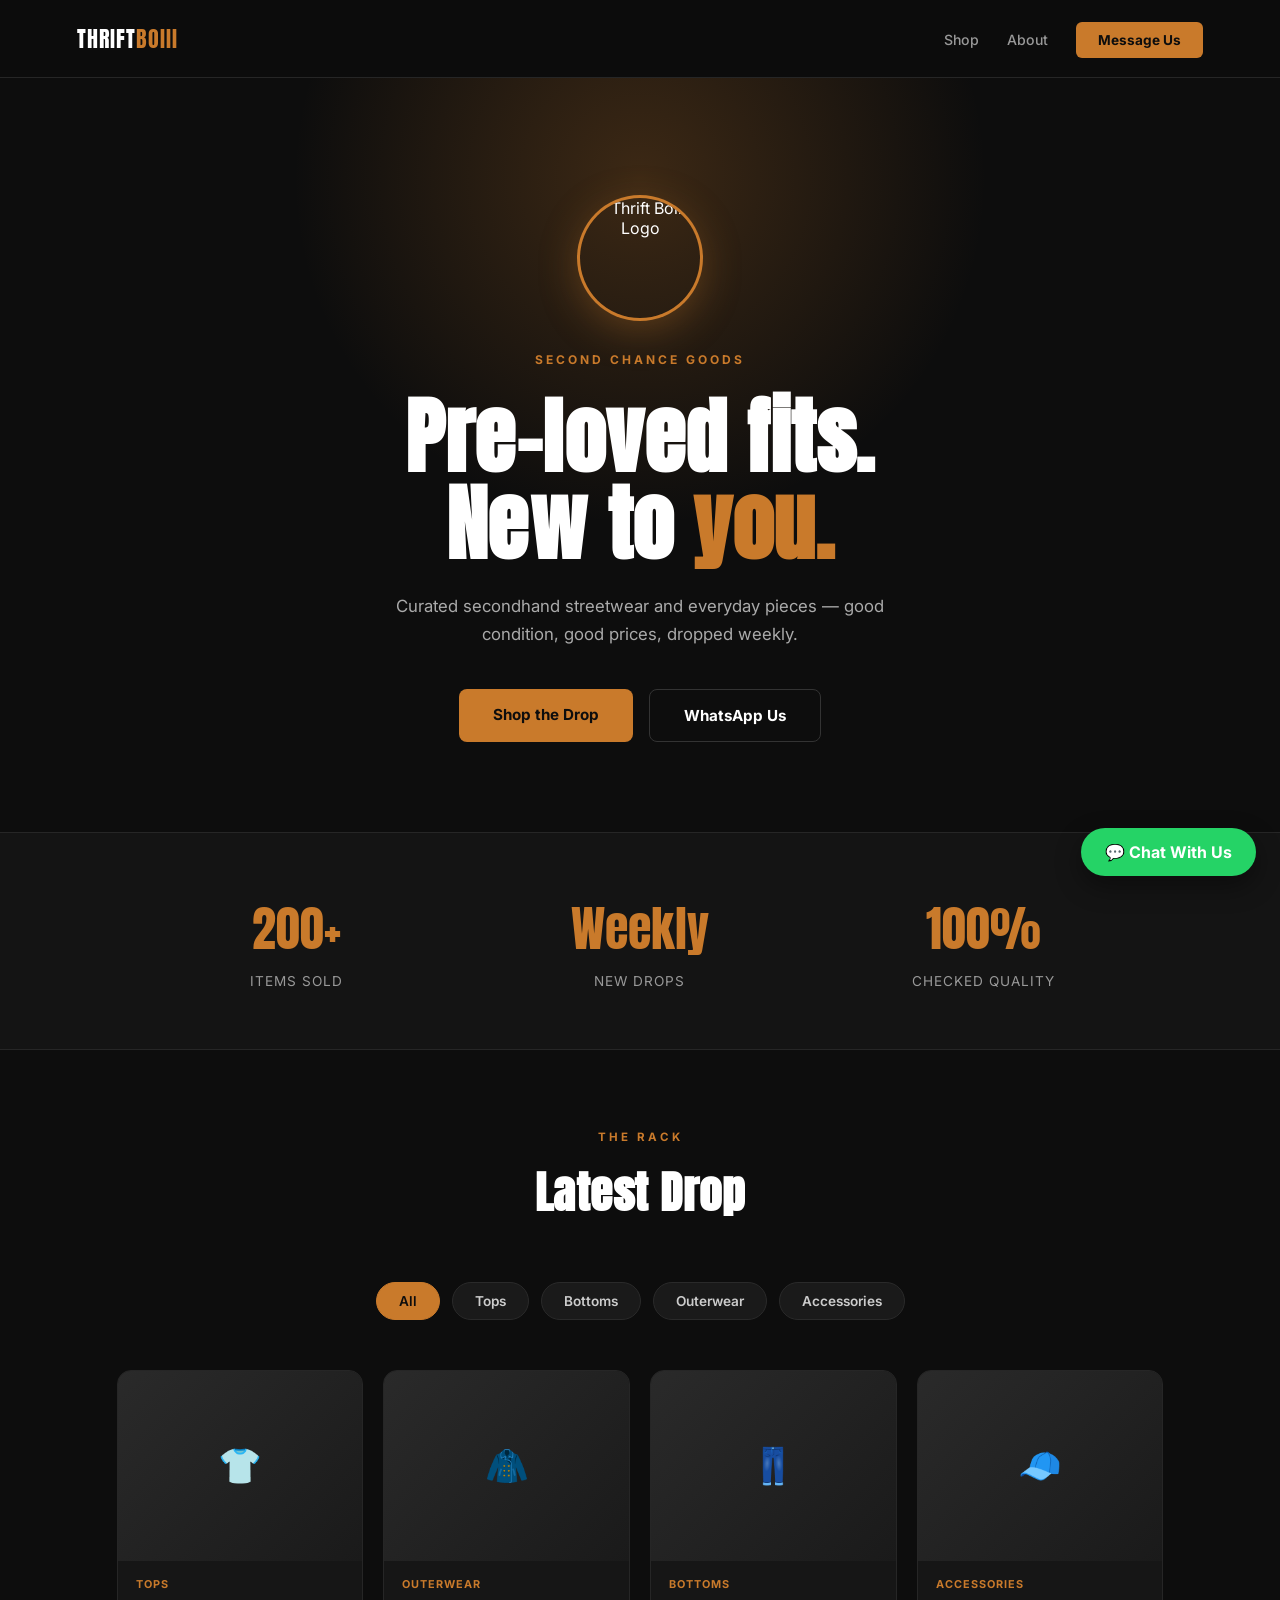
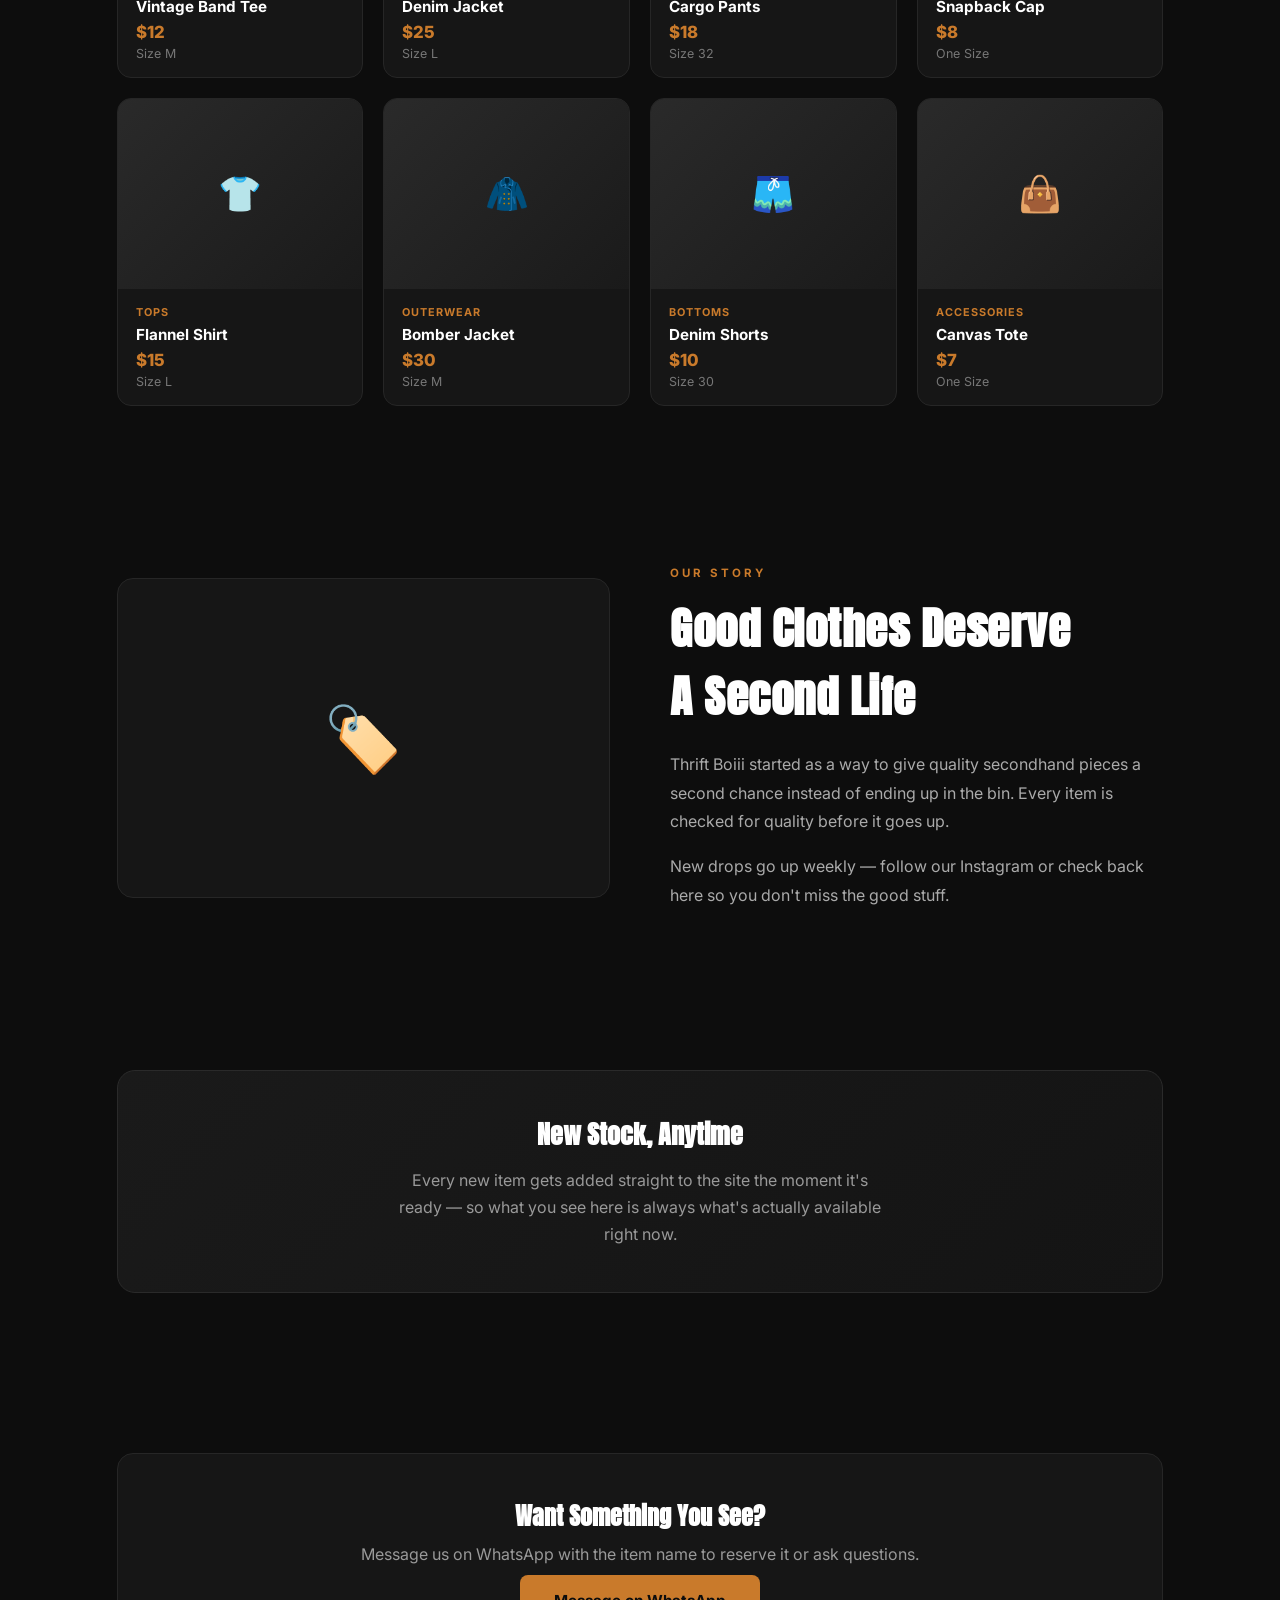
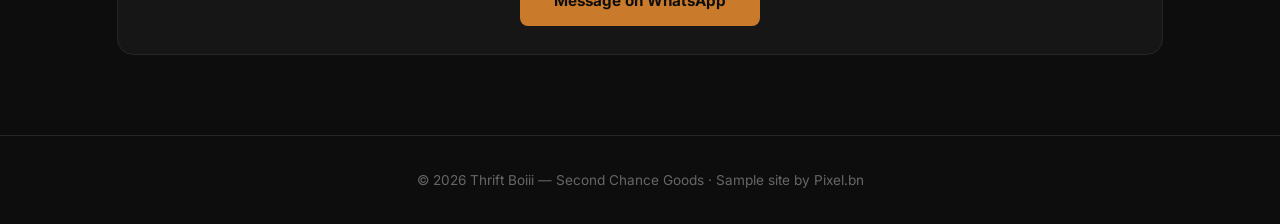
==== thriftboiii-demo.html @ eb58bc63 "Add files via upload" ====
<!DOCTYPE html>
<html lang="en">
<head>
<meta charset="UTF-8">
<meta name="viewport" content="width=device-width, initial-scale=1.0">
<title>Thrift Boiii</title>
<style>
  @import url('https://fonts.googleapis.com/css2?family=Anton&family=Inter:wght@400;500;600;700&display=swap');
  *{margin:0;padding:0;box-sizing:border-box;}
  body{font-family:'Inter',sans-serif;background:#0D0D0D;color:#fff;overflow-x:hidden;}

  /* ====================================================
     PRODUCT LIST — EDIT HERE TO ADD/REMOVE ITEMS
     Just copy one block and change the details.
     This is the ONLY part you need to touch to update stock.
  ==================================================== */

  nav{display:flex;justify-content:space-between;align-items:center;padding:22px 6%;position:sticky;top:0;background:rgba(13,13,13,.9);backdrop-filter:blur(10px);z-index:50;border-bottom:1px solid #262626;}
  .logo{font-family:'Anton',sans-serif;font-size:1.4rem;letter-spacing:1px;color:#fff;}
  .logo span{color:#C97A2B;}
  nav a{color:#999;text-decoration:none;margin-left:28px;font-size:.88rem;font-weight:500;}
  nav a:hover{color:#fff;}
  .nav-btn{background:#C97A2B;color:#0D0D0D;padding:10px 22px;border-radius:6px;font-weight:700;font-size:.85rem;text-decoration:none;}

  .hero{text-align:center;padding:120px 6% 90px;position:relative;overflow:hidden;}
  .hero::before{content:'';position:absolute;width:700px;height:700px;background:radial-gradient(circle, rgba(201,122,43,.25) 0%, transparent 70%);top:-250px;left:50%;transform:translateX(-50%);}
  .hero-logo{width:120px;height:120px;border-radius:50%;margin:0 auto 30px;position:relative;box-shadow:0 0 0 3px #C97A2B, 0 10px 40px rgba(201,122,43,.35);display:block;}
  .eyebrow{display:inline-block;font-size:.75rem;letter-spacing:3px;text-transform:uppercase;color:#C97A2B;font-weight:700;margin-bottom:26px;position:relative;}
  .hero h1{font-family:'Anton',sans-serif;font-size:clamp(2.6rem,7vw,5.2rem);line-height:1.05;letter-spacing:.5px;margin-bottom:24px;position:relative;}
  .hero h1 span{color:#C97A2B;}
  .hero p{color:#aaa;max-width:520px;margin:0 auto 40px;font-size:1.05rem;line-height:1.7;position:relative;}
  .hero-actions{display:flex;gap:16px;justify-content:center;position:relative;flex-wrap:wrap;}
  .btn-primary{background:#C97A2B;color:#0D0D0D;padding:16px 34px;border-radius:8px;font-weight:700;text-decoration:none;font-size:.95rem;transition:transform .25s ease;}
  .btn-primary:hover{transform:translateY(-3px);}
  .btn-outline{border:1.5px solid #333;color:#fff;padding:16px 34px;border-radius:8px;font-weight:700;text-decoration:none;font-size:.95rem;transition:all .25s ease;}
  .btn-outline:hover{border-color:#C97A2B;color:#C97A2B;}

  section{padding:80px 6%;max-width:1200px;margin:0 auto;}
  .section-head{text-align:center;margin-bottom:56px;}
  .section-eyebrow{font-size:.72rem;letter-spacing:3px;text-transform:uppercase;color:#C97A2B;font-weight:700;margin-bottom:14px;}
  .section-title{font-family:'Anton',sans-serif;font-size:clamp(1.9rem,4vw,2.8rem);letter-spacing:.5px;}

  /* CATEGORY PILLS */
  .cat-row{display:flex;justify-content:center;gap:12px;flex-wrap:wrap;margin-bottom:50px;}
  .cat-pill{background:#1A1A1A;border:1px solid #2A2A2A;padding:10px 22px;border-radius:100px;font-size:.85rem;font-weight:600;cursor:pointer;transition:.25s ease;color:#ccc;}
  .cat-pill:hover{border-color:#C97A2B;color:#fff;}
  .cat-pill.active{background:#C97A2B;color:#0D0D0D;border-color:#C97A2B;}

  /* PRODUCT GRID */
  .grid{display:grid;grid-template-columns:repeat(4,1fr);gap:20px;}
  .card{background:#161616;border:1px solid #262626;border-radius:14px;overflow:hidden;transition:transform .3s ease,border-color .3s ease;}
  .card:hover{transform:translateY(-6px);border-color:#C97A2B;}
  .card-img{height:190px;background:linear-gradient(135deg,#2A2A2A,#1A1A1A);display:flex;align-items:center;justify-content:center;font-size:2.2rem;}
  .card-body{padding:16px 18px;}
  .card-tag{font-size:.68rem;letter-spacing:1px;text-transform:uppercase;color:#C97A2B;font-weight:700;margin-bottom:6px;}
  .card-name{font-weight:700;font-size:.95rem;margin-bottom:6px;}
  .card-price{color:#C97A2B;font-weight:800;font-size:1.05rem;}
  .card-size{color:#777;font-size:.78rem;margin-top:4px;}

  /* STATS BAR */
  .stats-bar{background:#141414;border-top:1px solid #262626;border-bottom:1px solid #262626;padding:60px 6%;}
  .stats-grid{max-width:1000px;margin:0 auto;display:grid;grid-template-columns:repeat(3,1fr);gap:30px;text-align:center;}
  .stat-num{font-family:'Anton',sans-serif;font-size:3rem;color:#C97A2B;}
  .stat-label{color:#999;font-size:.85rem;letter-spacing:1px;text-transform:uppercase;margin-top:8px;}

  /* ABOUT */
  .about{display:grid;grid-template-columns:1fr 1fr;gap:60px;align-items:center;}
  .about-text p{color:#aaa;line-height:1.8;font-size:1rem;}
  .about-text p+p{margin-top:16px;}
  .about-visual{background:#161616;border:1px solid #262626;border-radius:16px;height:320px;display:flex;align-items:center;justify-content:center;font-size:4rem;}

  /* HOW TO UPDATE — dev note panel shown as feature, styled as a benefit */
  .update-panel{background:linear-gradient(135deg,#1A1A1A,#141414);border:1px solid #2A2A2A;border-radius:18px;padding:44px;text-align:center;}
  .update-panel h3{font-family:'Anton',sans-serif;font-size:1.6rem;margin-bottom:14px;}
  .update-panel p{color:#999;max-width:500px;margin:0 auto;line-height:1.7;}

  /* LOCATION / CONTACT */
  .contact-box{background:#161616;border:1px solid #262626;border-radius:16px;padding:44px;text-align:center;}
  .contact-box h3{font-family:'Anton',sans-serif;font-size:1.5rem;margin-bottom:10px;}
  .contact-box p{color:#999;margin-bottom:26px;}

  .whatsapp-btn{position:fixed;bottom:24px;right:24px;background:#25D366;color:#fff;padding:14px 24px;border-radius:100px;text-decoration:none;font-weight:700;display:flex;align-items:center;gap:8px;box-shadow:0 10px 26px rgba(0,0,0,.4);z-index:60;transition:transform .3s ease;}
  .whatsapp-btn:hover{transform:translateY(-3px);}

  footer{text-align:center;padding:36px;color:#666;font-size:.85rem;border-top:1px solid #262626;}

  .fade{opacity:0;transform:translateY(24px);transition:.6s ease;}
  .fade.show{opacity:1;transform:translateY(0);}

  @media(max-width:900px){
    .grid{grid-template-columns:repeat(2,1fr);}
    .about{grid-template-columns:1fr;gap:36px;}
    .stats-grid{grid-template-columns:1fr;gap:24px;}
    nav a:not(.nav-btn){display:none;}
  }

  @media(max-width:600px){
    nav{padding:16px 5%;}
    .logo{font-size:1.1rem;}
    .nav-btn{padding:8px 16px;font-size:.78rem;}

    .hero{padding:90px 6% 60px;}
    .hero-logo{width:90px;height:90px;margin-bottom:22px;}
    .hero h1{font-size:2.2rem;margin-bottom:18px;}
    .hero p{font-size:.95rem;margin-bottom:30px;}
    .hero-actions{flex-direction:column;width:100%;}
    .btn-primary,.btn-outline{width:100%;text-align:center;padding:15px 20px;}

    section{padding:56px 6%;}
    .section-title{font-size:1.6rem;}
    .section-head{margin-bottom:36px;}

    .cat-row{gap:8px;}
    .cat-pill{padding:8px 16px;font-size:.78rem;}

    .grid{grid-template-columns:1fr 1fr;gap:12px;}
    .card-img{height:130px;font-size:1.7rem;}
    .card-body{padding:12px 14px;}
    .card-name{font-size:.85rem;}
    .card-price{font-size:.95rem;}

    .stats-bar{padding:44px 6%;}
    .stat-num{font-size:2.2rem;}

    .about-visual{height:220px;font-size:3rem;}
    .update-panel{padding:32px 24px;}
    .update-panel h3{font-size:1.3rem;}
    .contact-box{padding:32px 24px;}
    .contact-box h3{font-size:1.25rem;}

    .whatsapp-btn{bottom:16px;right:16px;padding:12px 18px;font-size:.85rem;}
  }

  @media(max-width:380px){
    .grid{grid-template-columns:1fr;}
    .hero h1{font-size:1.9rem;}
  }
</style>
</head>
<body>

<nav>
  <div class="logo">THRIFT<span>BOIII</span></div>
  <div><a href="#shop">Shop</a><a href="#about">About</a><a href="https://wa.me/6737156809" target="_blank" class="nav-btn">Message Us</a></div>
</nav>

<section class="hero">
  <img src="thrift-boiii-logo.jpeg" alt="Thrift Boiii Logo" class="hero-logo">
  <div class="eyebrow">Second Chance Goods</div>
  <h1>Pre-loved fits.<br>New to <span>you.</span></h1>
  <p>Curated secondhand streetwear and everyday pieces — good condition, good prices, dropped weekly.</p>
  <div class="hero-actions">
    <a href="#shop" class="btn-primary">Shop the Drop</a>
    <a href="https://wa.me/6737156809" target="_blank" class="btn-outline">WhatsApp Us</a>
  </div>
</section>

<div class="stats-bar">
  <div class="stats-grid">
    <div><div class="stat-num">200+</div><div class="stat-label">Items Sold</div></div>
    <div><div class="stat-num">Weekly</div><div class="stat-label">New Drops</div></div>
    <div><div class="stat-num">100%</div><div class="stat-label">Checked Quality</div></div>
  </div>
</div>

<section id="shop">
  <div class="section-head">
    <div class="section-eyebrow">The Rack</div>
    <h2 class="section-title">Latest Drop</h2>
  </div>
  <div class="cat-row">
    <span class="cat-pill active" data-cat="all">All</span>
    <span class="cat-pill" data-cat="tops">Tops</span>
    <span class="cat-pill" data-cat="bottoms">Bottoms</span>
    <span class="cat-pill" data-cat="outerwear">Outerwear</span>
    <span class="cat-pill" data-cat="accessories">Accessories</span>
  </div>

  <!-- ============================================
       ADD NEW ITEMS BELOW — copy a whole .card block,
       change emoji/name/price/size/category, done.
  ============================================= -->
  <div class="grid" id="productGrid">
    <div class="card fade" data-cat="tops"><div class="card-img">👕</div><div class="card-body"><div class="card-tag">Tops</div><div class="card-name">Vintage Band Tee</div><div class="card-price">$12</div><div class="card-size">Size M</div></div></div>
    <div class="card fade" data-cat="outerwear"><div class="card-img">🧥</div><div class="card-body"><div class="card-tag">Outerwear</div><div class="card-name">Denim Jacket</div><div class="card-price">$25</div><div class="card-size">Size L</div></div></div>
    <div class="card fade" data-cat="bottoms"><div class="card-img">👖</div><div class="card-body"><div class="card-tag">Bottoms</div><div class="card-name">Cargo Pants</div><div class="card-price">$18</div><div class="card-size">Size 32</div></div></div>
    <div class="card fade" data-cat="accessories"><div class="card-img">🧢</div><div class="card-body"><div class="card-tag">Accessories</div><div class="card-name">Snapback Cap</div><div class="card-price">$8</div><div class="card-size">One Size</div></div></div>
    <div class="card fade" data-cat="tops"><div class="card-img">👕</div><div class="card-body"><div class="card-tag">Tops</div><div class="card-name">Flannel Shirt</div><div class="card-price">$15</div><div class="card-size">Size L</div></div></div>
    <div class="card fade" data-cat="outerwear"><div class="card-img">🧥</div><div class="card-body"><div class="card-tag">Outerwear</div><div class="card-name">Bomber Jacket</div><div class="card-price">$30</div><div class="card-size">Size M</div></div></div>
    <div class="card fade" data-cat="bottoms"><div class="card-img">🩳</div><div class="card-body"><div class="card-tag">Bottoms</div><div class="card-name">Denim Shorts</div><div class="card-price">$10</div><div class="card-size">Size 30</div></div></div>
    <div class="card fade" data-cat="accessories"><div class="card-img">👜</div><div class="card-body"><div class="card-tag">Accessories</div><div class="card-name">Canvas Tote</div><div class="card-price">$7</div><div class="card-size">One Size</div></div></div>
  </div>
</section>

<section id="about">
  <div class="about">
    <div class="about-visual fade">🏷️</div>
    <div class="about-text fade">
      <div class="section-eyebrow">Our Story</div>
      <h2 class="section-title" style="margin-bottom:20px;">Good Clothes Deserve<br>A Second Life</h2>
      <p>Thrift Boiii started as a way to give quality secondhand pieces a second chance instead of ending up in the bin. Every item is checked for quality before it goes up.</p>
      <p>New drops go up weekly — follow our Instagram or check back here so you don't miss the good stuff.</p>
    </div>
  </div>
</section>

<section>
  <div class="update-panel fade">
    <h3>New Stock, Anytime</h3>
    <p>Every new item gets added straight to the site the moment it's ready — so what you see here is always what's actually available right now.</p>
  </div>
</section>

<section>
  <div class="contact-box fade">
    <h3>Want Something You See?</h3>
    <p>Message us on WhatsApp with the item name to reserve it or ask questions.</p>
    <a href="https://wa.me/6737156809" target="_blank" class="btn-primary">Message on WhatsApp</a>
  </div>
</section>

<a href="https://wa.me/6737156809" target="_blank" class="whatsapp-btn">💬 Chat With Us</a>

<footer>© 2026 Thrift Boiii — Second Chance Goods · Sample site by Pixel.bn</footer>

<script>
  const fades = document.querySelectorAll('.fade');
  const obs = new IntersectionObserver(es=>es.forEach(e=>{if(e.isIntersecting){e.target.classList.add('show');obs.unobserve(e.target);}}),{threshold:.12});
  fades.forEach(f=>obs.observe(f));

  const pills = document.querySelectorAll('.cat-pill');
  const cards = document.querySelectorAll('#productGrid .card');
  pills.forEach(pill => {
    pill.addEventListener('click', () => {
      pills.forEach(p => p.classList.remove('active'));
      pill.classList.add('active');
      const cat = pill.dataset.cat;
      cards.forEach(card => {
        card.style.display = (cat === 'all' || card.dataset.cat === cat) ? '' : 'none';
      });
    });
  });
</script>
</body>
</html>
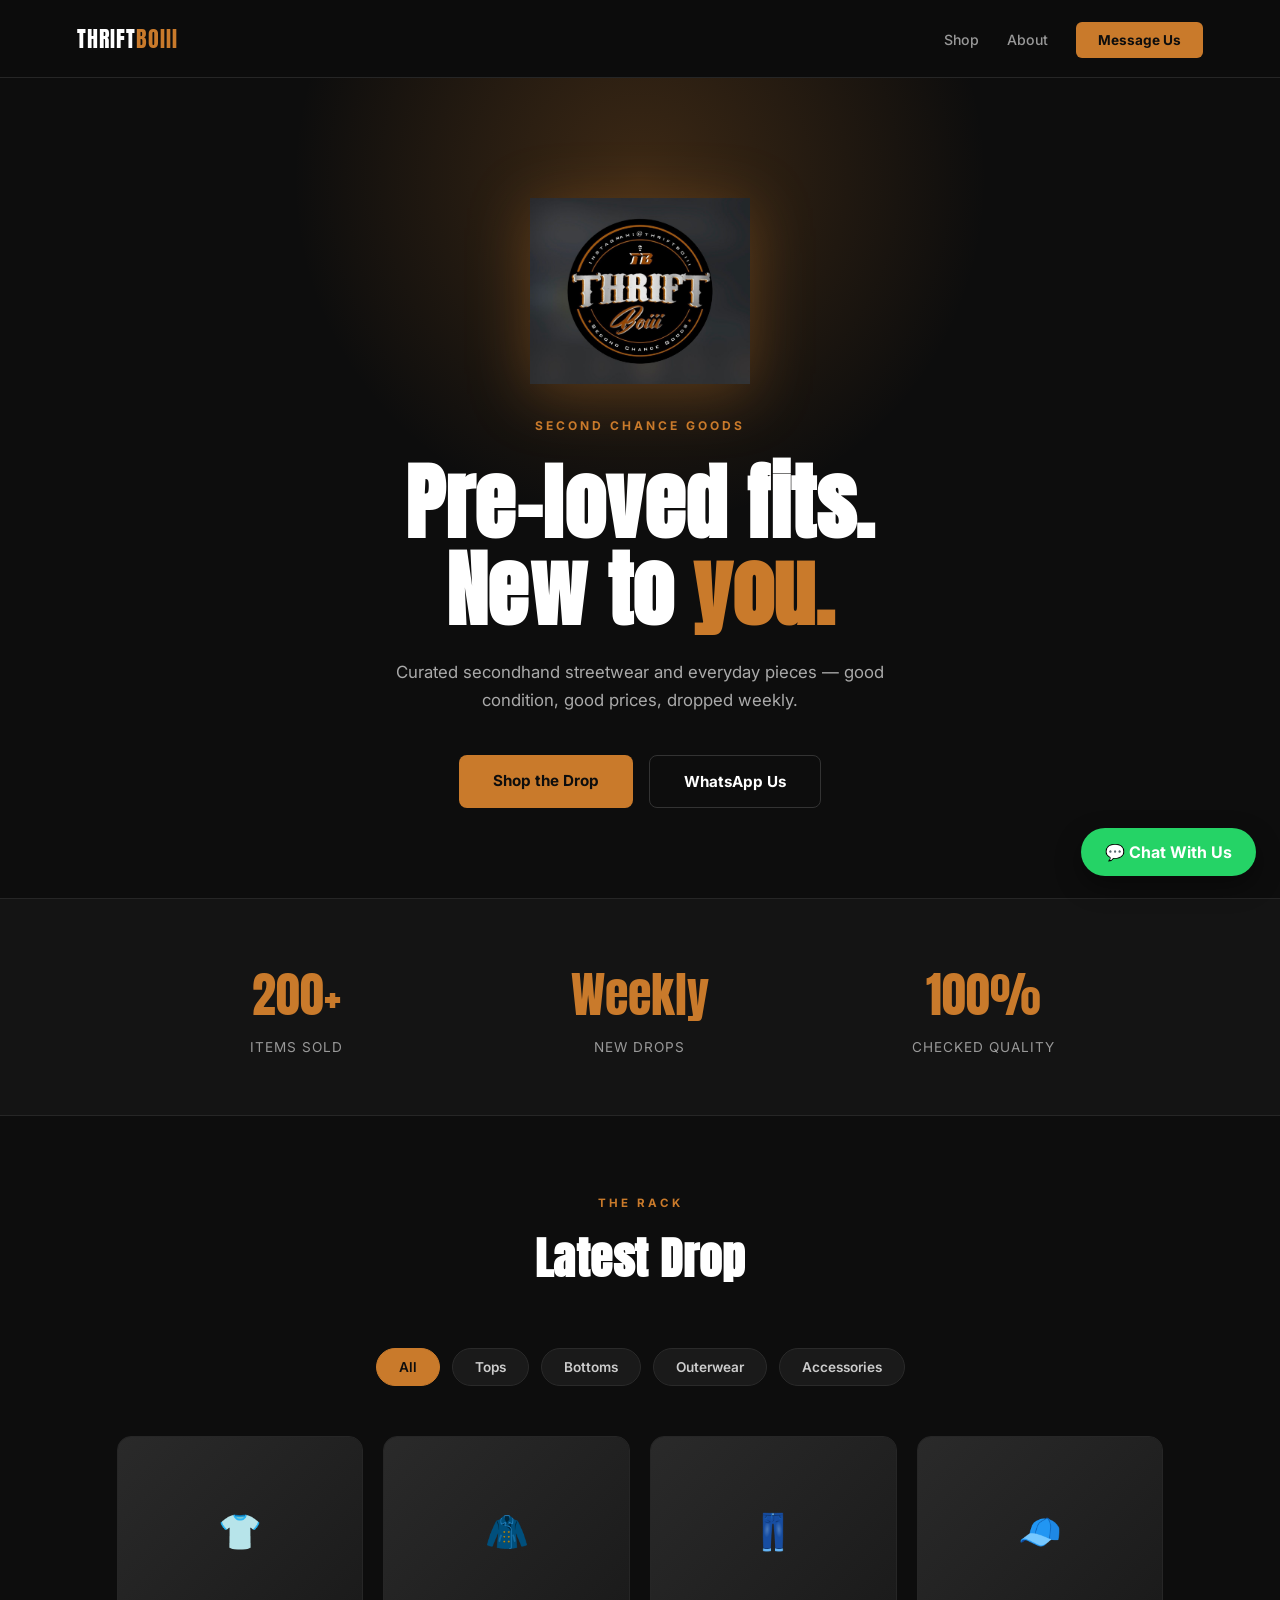
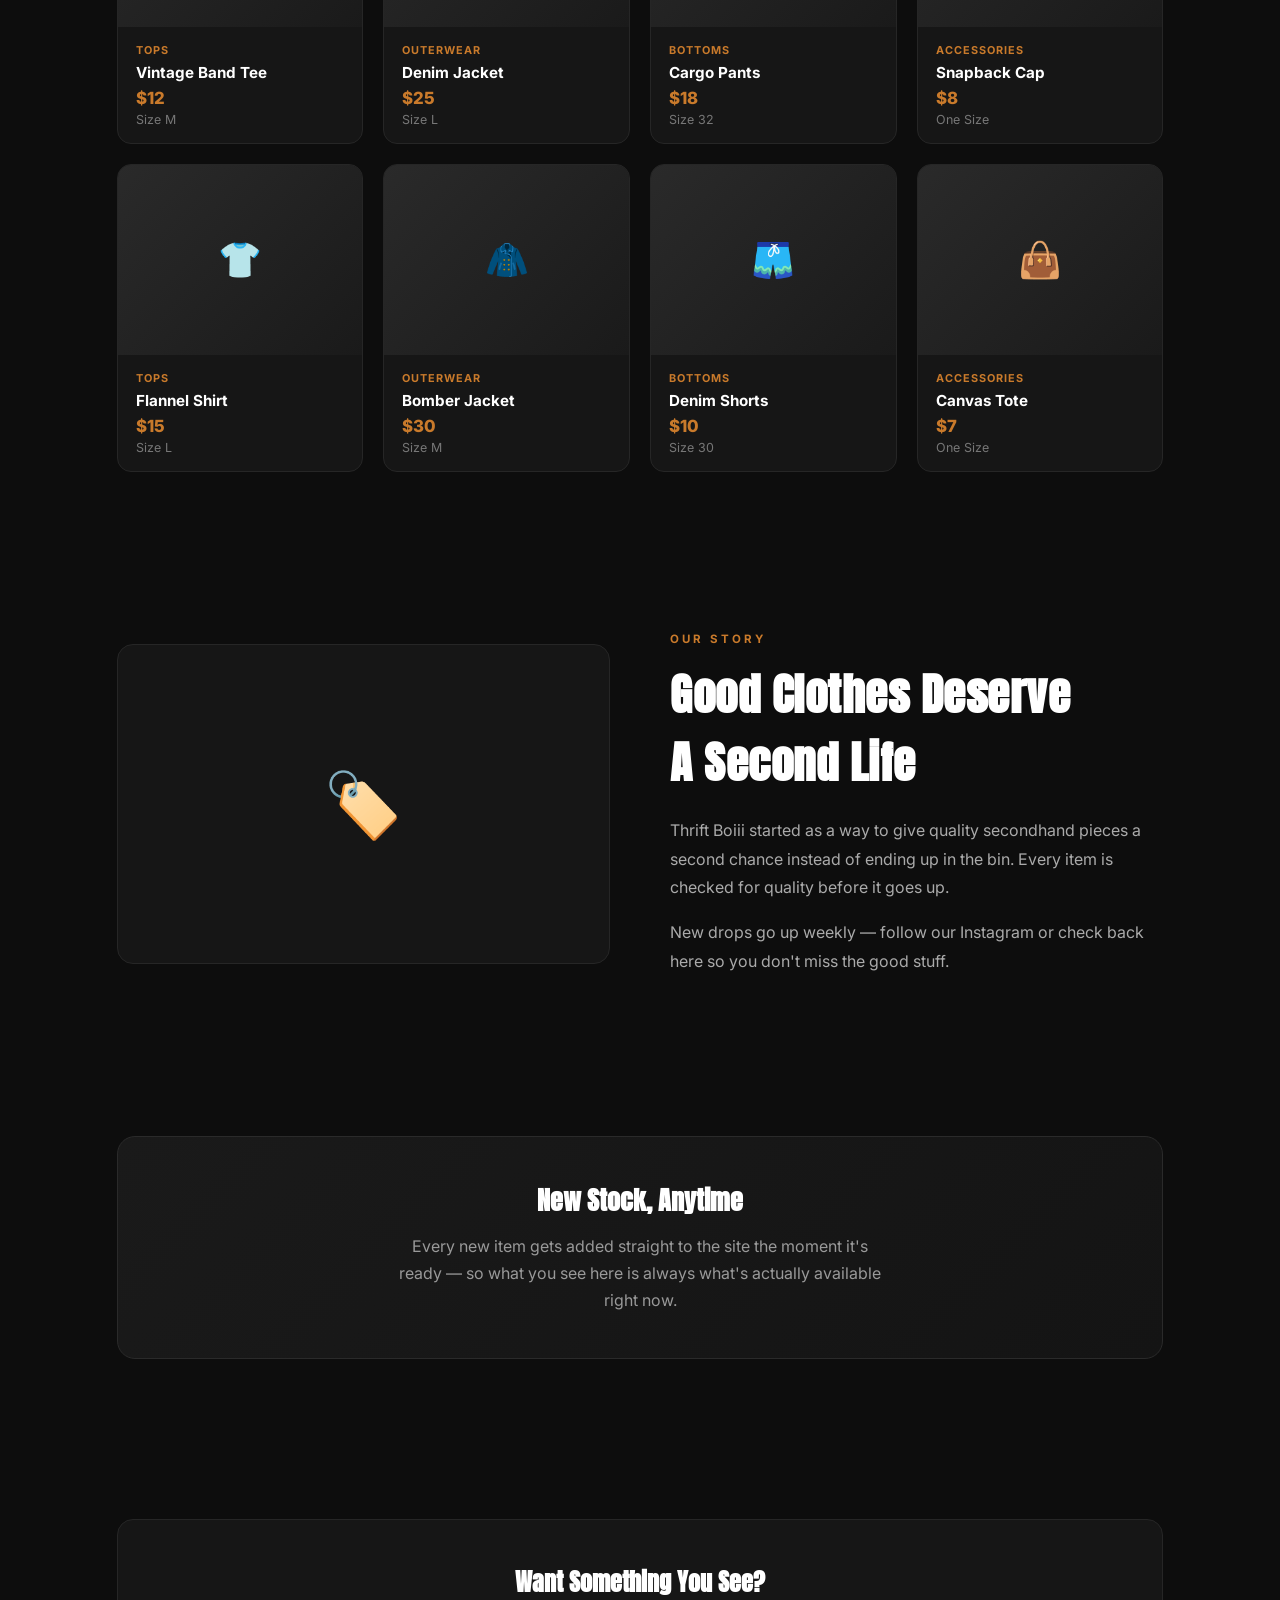
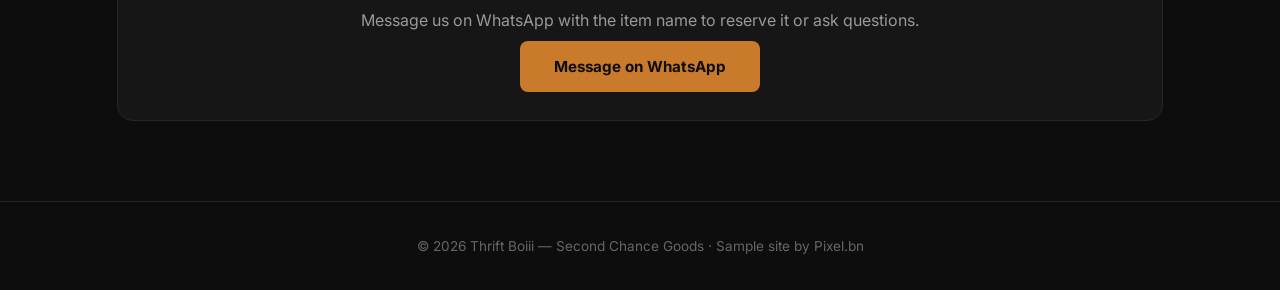
==== commit 3ddf7fa5: "Add files via upload" ====
--- a/thriftboiii-demo.html
+++ b/thriftboiii-demo.html
@@ -24,7 +24,7 @@
 
   .hero{text-align:center;padding:120px 6% 90px;position:relative;overflow:hidden;}
   .hero::before{content:'';position:absolute;width:700px;height:700px;background:radial-gradient(circle, rgba(201,122,43,.25) 0%, transparent 70%);top:-250px;left:50%;transform:translateX(-50%);}
-  .hero-logo{width:120px;height:120px;border-radius:50%;margin:0 auto 30px;position:relative;box-shadow:0 0 0 3px #C97A2B, 0 10px 40px rgba(201,122,43,.35);display:block;}
+  .hero-logo{width:220px;height:auto;margin:0 auto 30px;display:block;filter:drop-shadow(0 10px 30px rgba(201,122,43,.35));}
   .eyebrow{display:inline-block;font-size:.75rem;letter-spacing:3px;text-transform:uppercase;color:#C97A2B;font-weight:700;margin-bottom:26px;position:relative;}
   .hero h1{font-family:'Anton',sans-serif;font-size:clamp(2.6rem,7vw,5.2rem);line-height:1.05;letter-spacing:.5px;margin-bottom:24px;position:relative;}
   .hero h1 span{color:#C97A2B;}
@@ -100,7 +100,7 @@
     .nav-btn{padding:8px 16px;font-size:.78rem;}
 
     .hero{padding:90px 6% 60px;}
-    .hero-logo{width:90px;height:90px;margin-bottom:22px;}
+    .hero-logo{width:150px;margin-bottom:22px;}
     .hero h1{font-size:2.2rem;margin-bottom:18px;}
     .hero p{font-size:.95rem;margin-bottom:30px;}
     .hero-actions{flex-direction:column;width:100%;}
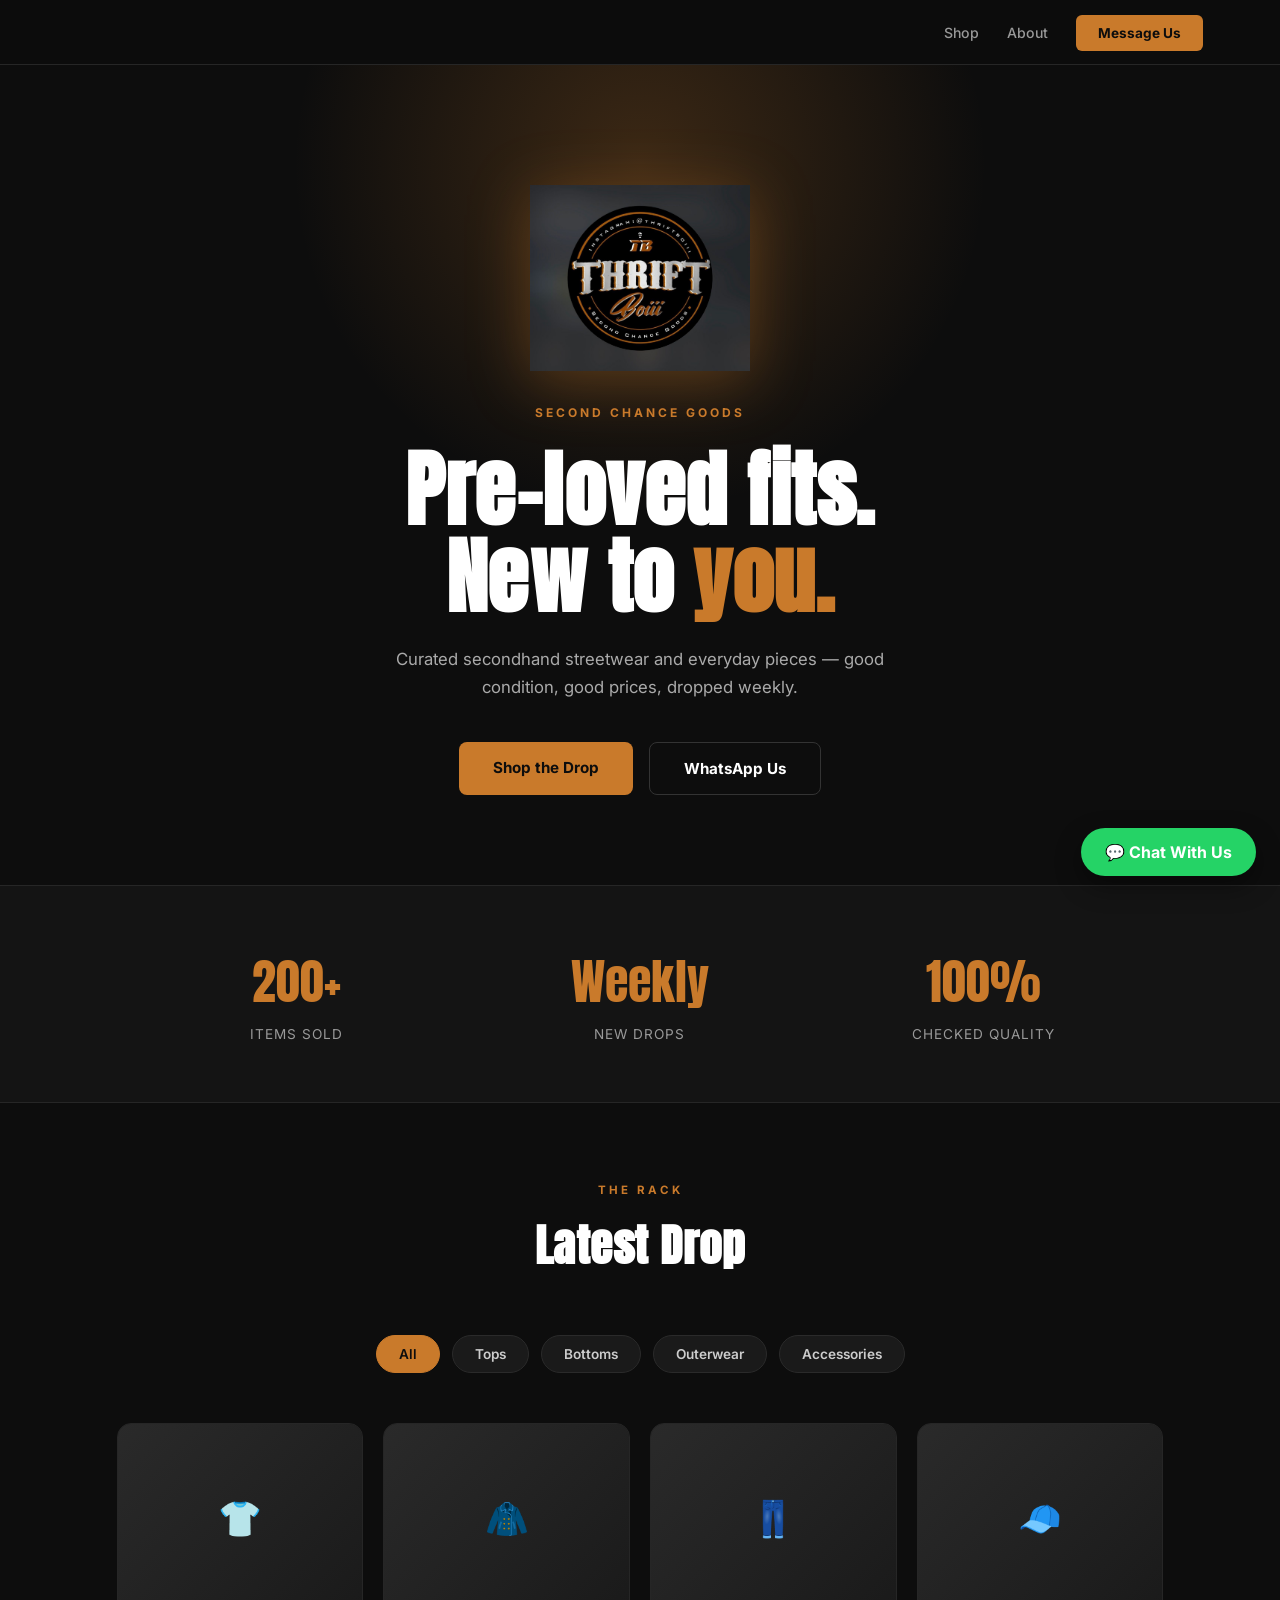
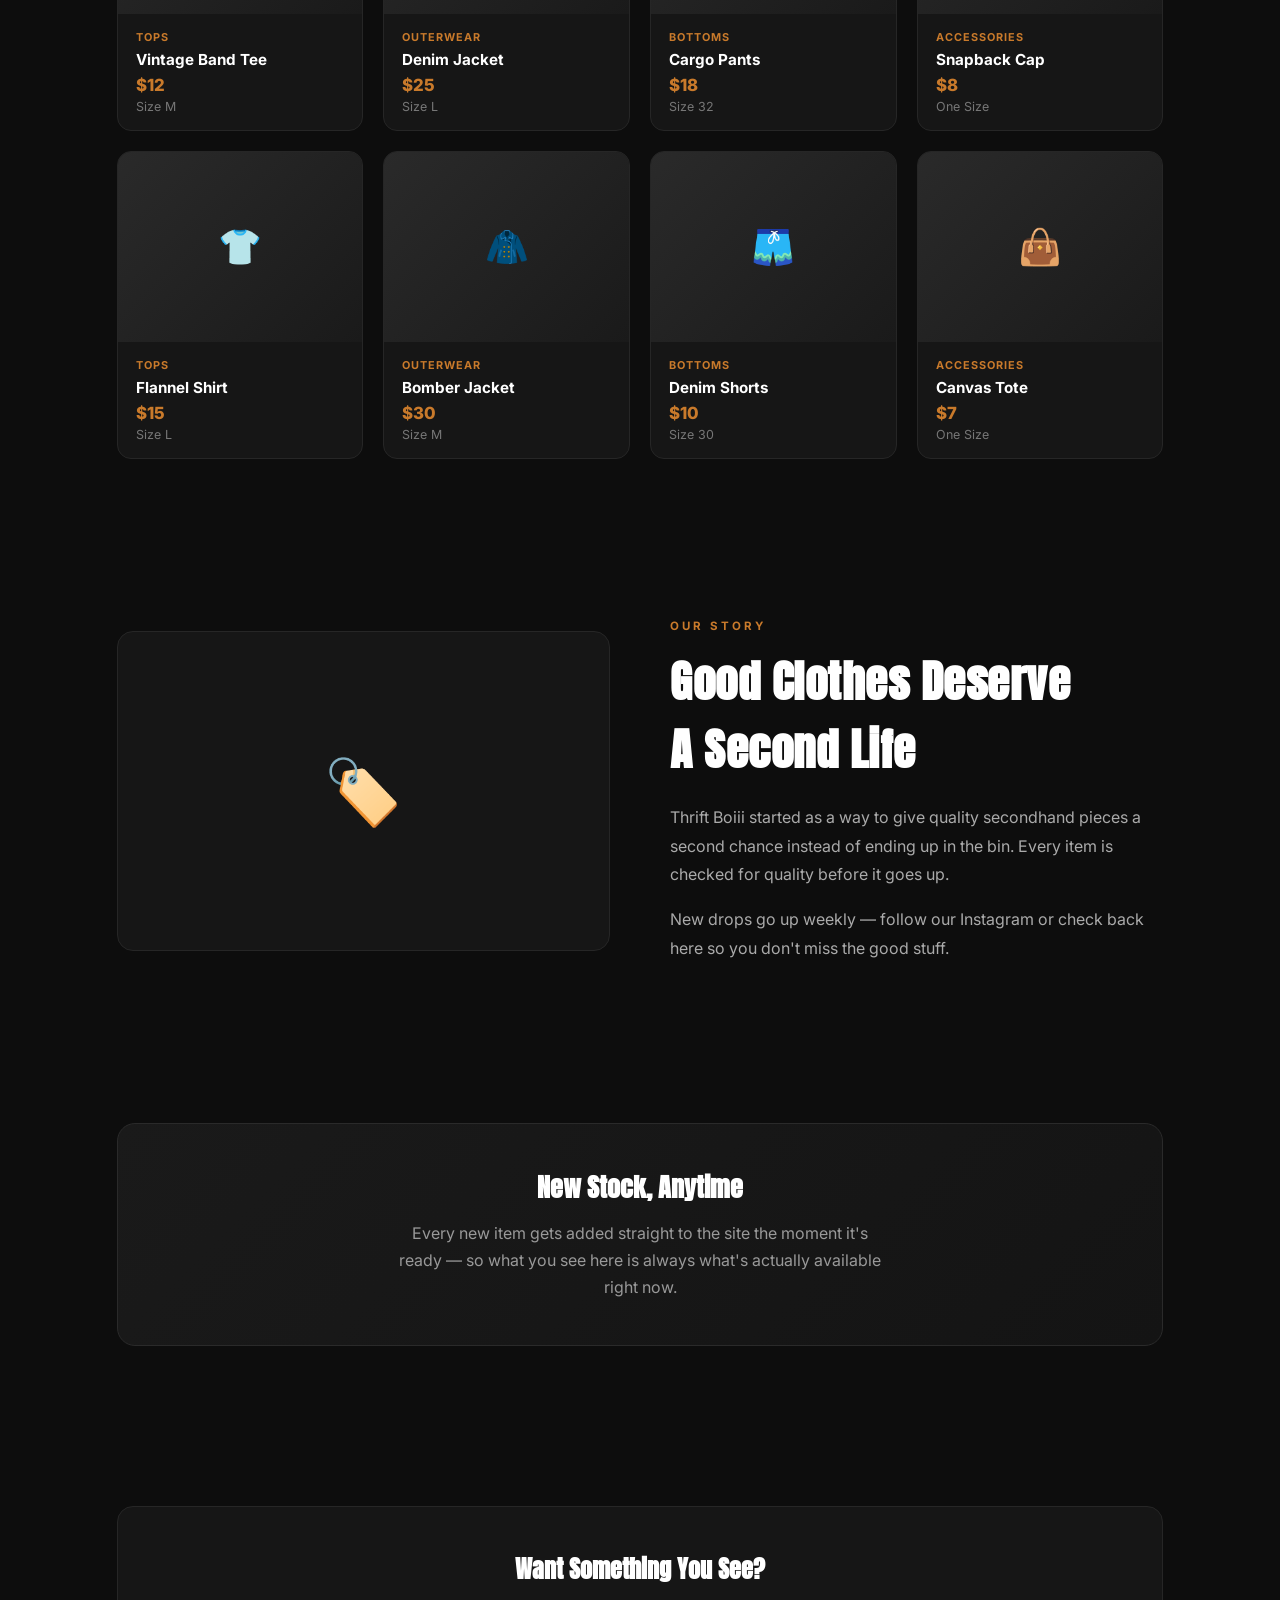
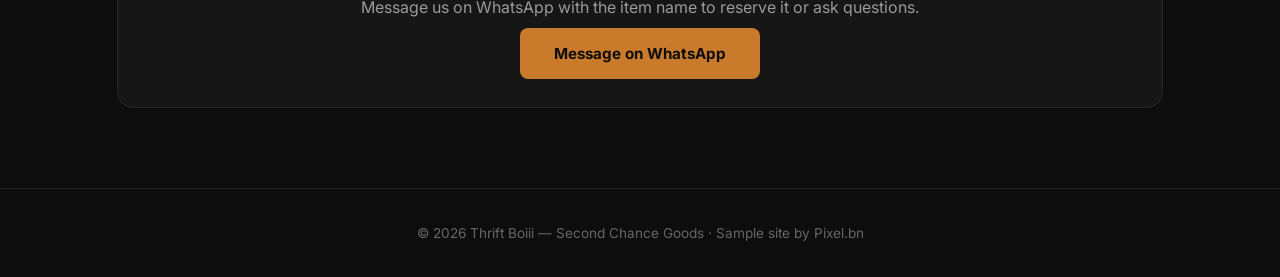
==== commit 09a72ec8: "Add files via upload" ====
--- a/thriftboiii-demo.html
+++ b/thriftboiii-demo.html
@@ -140,7 +140,7 @@
 <body>
 
 <nav>
-  <div class="logo">THRIFT<span>BOIII</span></div>
+  <div></div>
   <div><a href="#shop">Shop</a><a href="#about">About</a><a href="https://wa.me/6737156809" target="_blank" class="nav-btn">Message Us</a></div>
 </nav>
 
